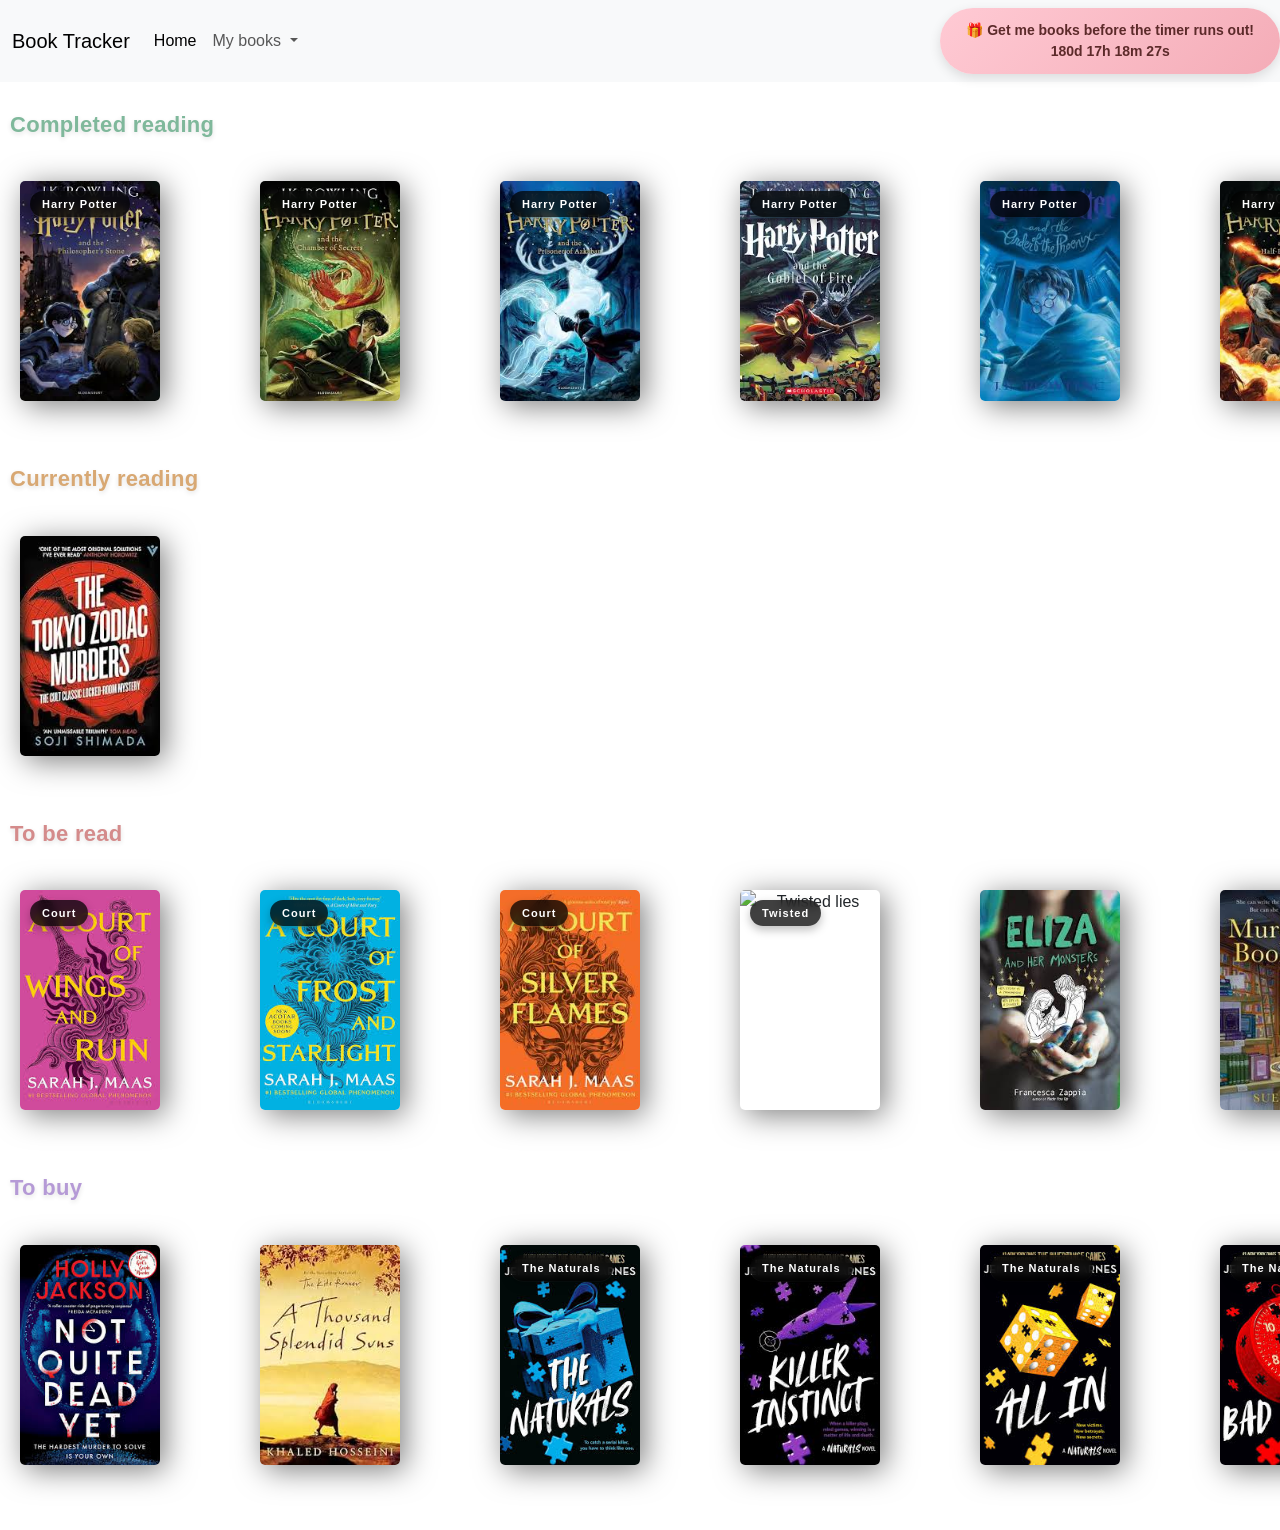
==== index.html @ d792ff9f "Deleted a book" ====
<!DOCTYPE html>
<html lang="en">

<head>
  <meta charset="UTF-8" />
  <meta name="viewport" content="width=device-width, initial-scale=1.0" />
  <title>Book tracker</title>
  <link href="https://cdn.jsdelivr.net/npm/bootstrap@5.3.8/dist/css/bootstrap.min.css" rel="stylesheet"
    integrity="sha384-sRIl4kxILFvY47J16cr9ZwB07vP4J8+LH7qKQnuqkuIAvNWLzeN8tE5YBujZqJLB" crossorigin="anonymous">
  <link href="https://fonts.googleapis.com/css2?family=Inter:wght@300;400;500;600;700&display=swap" rel="stylesheet">
  <link rel="stylesheet" type="text/css" href="./styles/styles.css" />
</head>

<body>
  <nav class="navbar navbar-expand-lg bg-body-tertiary">
    <div class="container-fluid">
      <a class="navbar-brand" href="#">Book Tracker</a>
      <button class="navbar-toggler" type="button" data-bs-toggle="collapse" data-bs-target="#navbarSupportedContent"
        aria-controls="navbarSupportedContent" aria-expanded="false" aria-label="Toggle navigation">
        <span class="navbar-toggler-icon"></span>
      </button>
      <div class="collapse navbar-collapse" id="navbarSupportedContent">
        <ul class="navbar-nav me-auto mb-2 mb-lg-0">
          <li class="nav-item">
            <a class="nav-link active" aria-current="page" href="#">Home</a>
          </li>
          <li class="nav-item dropdown">
            <a class="nav-link dropdown-toggle" href="./index.html" role="button" data-bs-toggle="dropdown"
              aria-expanded="false">
              My books
            </a>
            <ul class="dropdown-menu">
              <li><a class="dropdown-item" href="#completed">Completed</a></li>
              <li><a class="dropdown-item" href="#current">Currently reading</a></li>
              <li><a class="dropdown-item" href="#to-read">To be read</a></li>
              <li><a class="dropdown-item" href="#to-buy">To buy</a></li>
            </ul>
          </li>
        </ul>
      </div>
    </div>
    <div class="birthday-countdown" id="birthdayCountdown">
      🎁 Loading...
    </div>
  </nav>
  <section id="completed">
    <h2 class="completed-title">Completed reading</h2>
    <div class="completed-div hide-scroll">

      <div class="books-row">

        <div class="book-container">
          <span class="series-badge">
            Harry Potter
          </span>
          <img src="./images/hp1.jpg" alt="Harry potter and the Philoshoper's stone" />
          <div class="overlay">
            <span>Rating</span>
            <span>⭐⭐⭐⭐⭐</span>
          </div>
        </div>

        <div class="book-container">
          <span class="series-badge">
            Harry Potter
          </span>
          <img src="./images/hp2.jpg" alt="Harry potter and the Chamber of secrets" />
          <div class="overlay">
            <span>Rating</span>
            <span>⭐⭐⭐⭐⭐</span>
          </div>
        </div>

        <div class="book-container">
          <span class="series-badge">
            Harry Potter
          </span>
          <img src="./images/hp3.jpg" alt="Harry potter and the Prisoner of Azkaban" />
          <div class="overlay">
            <span>Rating</span>
            <span>⭐⭐⭐⭐⭐</span>
          </div>
        </div>

        <div class="book-container">
          <span class="series-badge">
            Harry Potter
          </span>
          <img src="./images/hp4.jpg" alt="Harry potter and the Goblet of Fire" />
          <div class="overlay">
            <span>Rating</span>
            <span>⭐⭐⭐⭐⭐</span>
          </div>
        </div>

        <div class="book-container">
          <span class="series-badge">
            Harry Potter
          </span>
          <img src="./images/hp5.jpg" alt="Harry potter and the Order of Pheonix" />
          <div class="overlay">
            <span>Rating</span>
            <span>⭐⭐⭐⭐⭐</span>
          </div>
        </div>

        <div class="book-container">
          <span class="series-badge">
            Harry Potter
          </span>
          <img src="./images/hp6.jpg" alt="Harry potter and the Half-blood Prince" />
          <div class="overlay">
            <span>Rating</span>
            <span>⭐⭐⭐⭐⭐</span>
          </div>
        </div>

        <div class="book-container">
          <span class="series-badge">
            Harry Potter
          </span>
          <img src="./images/hp7.jpg" alt="Harry potter and the Deathly Hallows" />
          <div class="overlay">
            <span>Rating</span>
            <span>⭐⭐⭐⭐⭐</span>
          </div>
        </div>

        <div class="book-container">
          <img src="./images/ice.jpg" alt="Ice breaker" />
          <div class="overlay">
            <span>Rating</span>
            <span>⭐⭐⭐⭐</span>
          </div>
        </div>


        <div class="book-container">
          <span class="series-badge">
            Twisted
          </span>
          <img src="./images/love.jpg" alt="Twisted love" />
          <div class="overlay">
            <span>Rating</span>
            <span>⭐⭐⭐⭐</span>
          </div>
        </div>

        <div class="book-container">
          <span class="series-badge">
            Twisted
          </span>
          <img src="./images/games.jpg" alt="Twisted games" />
          <div class="overlay">
            <span>Rating</span>
            <span>⭐⭐⭐⭐⭐</span>
          </div>
        </div>
        
        <div class="book-container">
          <span class="series-badge">
            Twisted
          </span>
          <img src="./images/hate.jpg" alt="Twisted hate" />
          <div class="overlay">
            <span>Rating</span>
            <span>⭐⭐⭐⭐</span>
          </div>
        </div>

        <div class="book-container">
          <img src="./images/fivefeet.jpg" alt="Five feet apart" />
          <div class="overlay">
            <span>Rating</span>
            <span>⭐⭐⭐⭐⭐</span>
          </div>
        </div>

        <div class="book-container">
          <img src="./images/sam.jpg" alt="You've reached Sam" />
          <div class="overlay">
            <span>Rating</span>
            <span>⭐⭐⭐⭐⭐</span>
          </div>
        </div>

        <div class="book-container">
          <span class="series-badge">
            AGGGTM
          </span>
          <img src="./images/agggtm.jpg" alt="A good girl's guide to murder" />
          <div class="overlay">
            <span>Rating</span>
            <span>⭐⭐⭐⭐⭐</span>
          </div>
        </div>

        <div class="book-container">
          <span class="series-badge">
            AGGGTM
          </span>
          <img src="./images/ggbb.jpg" alt="Good girl, Bad blood" />
          <div class="overlay">
            <span>Rating</span>
            <span>⭐⭐⭐⭐⭐</span>
          </div>
        </div>

        <div class="book-container">
          <span class="series-badge">
            AGGGTM
          </span>
          <img src="./images/agad.jpg" alt="As good as dead" />
          <div class="overlay">
            <span>Rating</span>
            <span>⭐⭐⭐⭐⭐</span>
          </div>
        </div>

        <div class="book-container">
          <img src="./images/five.jpg" alt="Five Survive" />
          <div class="overlay">
            <span>Rating</span>
            <span>⭐⭐⭐⭐⭐</span>
          </div>
        </div>

        <div class="book-container">
          <img src="./images/verity.jpg" alt="Verity" />
          <div class="overlay">
            <span>Rating</span>
            <span>⭐⭐⭐⭐⭐</span>
          </div>
        </div>

         <div class="book-container">
          <img src="./images/silent.jpg" alt="The Silent Patient" />
          <div class="overlay">
            <span>Rating</span>
            <span>⭐⭐⭐⭐⭐</span>
          </div>
        </div>

        <div class="book-container">
          <span class="series-badge">
            Court
          </span>
          <img src="./images/thorn.jpg" alt="A Court of Thorn and Roses" />
          <div class="overlay">
            <span>Rating</span>
            <span>⭐⭐⭐⭐</span>
          </div>
        </div>

        <div class="book-container">
          <span class="series-badge">
            Court
          </span>
          <img src="./images/mist.jpg" alt="A Court of Mist and Fury" />
          <div class="overlay">
            <span>Rating</span>
            <span>⭐⭐⭐⭐</span>
          </div>
        </div>
        
        <div class="book-container">
          <img src="./images/roommate.jpg" alt="The American Roommate Experience" />
          <div class="overlay">
            <span>Rating</span>
            <span>⭐⭐⭐⭐</span>
          </div>
        </div>


        <div class="book-container">
          <img src="./images/price.jpg" alt="The reappearance of Rachel Price" />
          <div class="overlay">
            <span>Rating</span>
            <span>⭐⭐⭐</span>
          </div>
        </div>
        
        <div class="book-container">
          <img src="./images/november.jpg" alt="November 9" />
          <div class="overlay">
            <span>Rating</span>
            <span>⭐⭐⭐</span>
          </div>
        </div>
        
        <div class="book-container">
          <span class="series-badge">
            With us
          </span>
          <img src="./images/starts.jpg" alt="It starts with us" />
          <div class="overlay">
            <span>Rating</span>
            <span>⭐⭐</span>
          </div>
        </div>

        <div class="book-container">
          <span class="series-badge">
            With us
          </span>
          <img src="./images/ends.jpg" alt="It ends with us" />
          <div class="overlay">
            <span>Rating</span>
            <span>⭐</span>
          </div>
        </div>




      </div>
    </div>
  </section>

  <section id="current">
    <h2 class="reading-title">Currently reading</h2>
    <div class="current-div hide-scroll">

      <div class="books-row">
        <div class="book-container">
          <img src="./images/tokyo.jpg" alt="The Tokyo Zodiac Murders" />
          <div class="overlay">
            <span>Progress</span>
            <span>40/316</span>
          </div>
        </div>

      </div>
    </div>
  </section>

  <section id="to-read">
    <h2 class="to-read-title">To be read</h2>
    <div class="to-read-div hide-scroll">

      <div class="books-row">
        <div class="book-container">
          <span class="series-badge">
            Court
          </span>
          <img src="./images/wings.jpg" alt="A Court of Wings and Ruins" />
          <div class="overlay">
            <span>Priority to read</span>
            <span>⭐⭐⭐</span>
          </div>
        </div>
        <div class="book-container">
          <span class="series-badge">
            Court
          </span>
          <img src="./images/frost.jpg" alt="A Court of Frost and Starlight" />
          <div class="overlay">
            <span>Priority to read</span>
            <span>⭐⭐⭐</span>
          </div>
        </div>
        <div class="book-container">
          <span class="series-badge">
            Court
          </span>
          <img src="./images/silver.jpg" alt="A Court of Silver Flames" />
          <div class="overlay">
            <span>Priority to read</span>
            <span>⭐⭐⭐</span>
          </div>
        </div>
        <div class="book-container">
          <span class="series-badge">
            Twisted
          </span>
          <img src="./images/lies.jpg" alt="Twisted lies" />
          <div class="overlay">
            <span>Priority to read</span>
            <span>⭐⭐⭐</span>
          </div>
        </div>
        <div class="book-container">
          <img src="./images/eliza.jpg" alt="Eliza and her monsters" />
          <div class="overlay">
            <span>Priority to read</span>
            <span>⭐⭐</span>
          </div>
        </div>
        <div class="book-container">
          <img src="./images/bookstore.jpg" alt="Murder at the Bookstore" />
          <div class="overlay">
            <span>Priority to read</span>
            <span>⭐⭐</span>
          </div>
        </div>
        
        <div class="book-container">
          <span class="series-badge">
            Adeline
          </span>
          <img src="./images/haunt.jpg" alt="Haunting Adeline" />
          <div class="overlay">
            <span>Priority to read</span>
            <span>⭐⭐</span>
          </div>
        </div>
        <div class="book-container">
          <span class="series-badge">
            Adeline
          </span>
          <img src="./images/hunt.jpg" alt="Hunting Adeline" />
          <div class="overlay">
            <span>Priority to read</span>
            <span>⭐⭐</span>
          </div>
        </div>
      </div>
  </section>

  <section id="to-buy">
    <h2 class="to-buy-title">To buy</h2>
    <div class="to-buy-div hide-scroll">

      <div class="books-row">
        <div class="book-container">
          <img src="./images/dead.jpg" alt="Not Quite Dead Yet" />
          <div class="overlay">
            <span>Priority to buy</span>
            <span>⭐⭐⭐⭐⭐</span>
          </div>
        </div>

        <div class="book-container">
          <img src="./images/suns.jpg" alt="A Thousand Splendid Suns" />
          <div class="overlay">
            <span>Priority to buy</span>
            <span>⭐⭐⭐⭐⭐</span>
          </div>
        </div>

        <div class="book-container">
          <span class="series-badge">
            The Naturals
          </span>
          <img src="./images/naturals.jpg" alt="The Naturals" />
          <div class="overlay">
            <span>Priority to buy</span>
            <span>⭐⭐⭐⭐</span>
          </div>
        </div>

        <div class="book-container">
          <span class="series-badge">
            The Naturals
          </span>
          <img src="./images/killer.jpg" alt="Killer Insticnt" />
          <div class="overlay">
            <span>Priority to buy</span>
            <span>⭐⭐⭐⭐</span>
          </div>
        </div>

        <div class="book-container">
          <span class="series-badge">
            The Naturals
          </span>
          <img src="./images/all.jpg" alt="All In" />
          <div class="overlay">
            <span>Priority to buy</span>
            <span>⭐⭐⭐⭐</span>
          </div>
        </div>

        <div class="book-container">
          <span class="series-badge">
            The Naturals
          </span>
          <img src="./images/bad.jpg" alt="Bad Blood" />
          <div class="overlay">
            <span>Priority to buy</span>
            <span>⭐⭐⭐⭐</span>
          </div>
        </div>

        <div class="book-container">
          <span class="series-badge">
            One of us
          </span>
          <img src="./images/lying.jpg" alt="One of us is Lying" />
          <div class="overlay">
            <span>Priority to buy</span>
            <span>⭐⭐⭐⭐</span>
          </div>
        </div>

        <div class="book-container">
          <span class="series-badge">
            One of us
          </span>
          <img src="./images/next.jpg" alt="One of us is Next" />
          <div class="overlay">
            <span>Priority to buy</span>
            <span>⭐⭐⭐⭐</span>
          </div>
        </div>

        <div class="book-container">
          <span class="series-badge">
            One of us
          </span>
          <img src="./images/back.jpg" alt="One of us is Back" />
          <div class="overlay">
            <span>Priority to buy</span>
            <span>⭐⭐⭐⭐</span>
          </div>
        </div>

        <div class="book-container">
          <span class="series-badge">
            Housemaid
          </span>
          <img src="./images/maid1.jpg" alt="The Housemaid" />
          <div class="overlay">
            <span>Priority to buy</span>
            <span>⭐⭐⭐⭐</span>
          </div>
        </div>

        <div class="book-container">
          <span class="series-badge">
            Housemaid
          </span>
          <img src="./images/maid2.jpg" alt="The Housemaid's Secret" />
          <div class="overlay">
            <span>Priority to buy</span>
            <span>⭐⭐⭐⭐</span>
          </div>
        </div>

        <div class="book-container">
          <span class="series-badge">
            Housemaid
          </span>
          <img src="./images/maid3.jpg" alt="The Housemaid is watching" />
          <div class="overlay">
            <span>Priority to buy</span>
            <span>⭐⭐⭐⭐</span>
          </div>
        </div>

        <div class="book-container">
          <img src="./images/never.jpg" alt="Never Lie" />
          <div class="overlay">
            <span>Priority to buy</span>
            <span>⭐⭐⭐⭐</span>
          </div>
        </div>

        <div class="book-container">
          <img src="./images/perfect.jpg" alt="The Perfect Marriage" />
          <div class="overlay">
            <span>Priority to buy</span>
            <span>⭐⭐⭐⭐</span>
          </div>
        </div>

        <div class="book-container">
          <img src="./images/teacher.jpg" alt="The Teacher" />
          <div class="overlay">
            <span>Priority to buy</span>
            <span>⭐⭐⭐</span>
          </div>
        </div>

        <div class="book-container">
          <img src="./images/inmate.jpg" alt="The Inmate" />
          <div class="overlay">
            <span>Priority to buy</span>
            <span>⭐⭐⭐</span>
          </div>
        </div>

        <div class="book-container">
          <img src="./images/boyfriend.jpg" alt="The Boyfriend" />
          <div class="overlay">
            <span>Priority to buy</span>
            <span>⭐⭐⭐</span>
          </div>
        </div>

        <div class="book-container">
          <img src="./images/he.jpg" alt="If he had been with me" />
          <div class="overlay">
            <span>Priority to buy</span>
            <span>⭐⭐⭐</span>
          </div>
        </div>

        <div class="book-container">
          <img src="./images/seven.jpg" alt="The Seven Year Slip" />
          <div class="overlay">
            <span>Priority to buy</span>
            <span>⭐⭐</span>
          </div>
        </div>

        <div class="book-container">
          <img src="./images/mine.jpg" alt="What Once was Mine" />
          <div class="overlay">
            <span>Priority to buy</span>
            <span>⭐⭐</span>
          </div>
        </div>

      </div>
    </div>
  </section>
  <script src="https://cdn.jsdelivr.net/npm/bootstrap@5.3.8/dist/js/bootstrap.bundle.min.js"
    integrity="sha384-FKyoEForCGlyvwx9Hj09JcYn3nv7wiPVlz7YYwJrWVcXK/BmnVDxM+D2scQbITxI"
    crossorigin="anonymous"></script>
  <script>

    function updateCountdown() {

      const today = new Date();

      const currentYear =
        today.getFullYear();

      /* CHANGE YOUR BDAY HERE */

      let birthday = new Date(
        currentYear,
        5,
        5,
        0,
        0,
        0
      );

      /* If birthday already passed */

      if (today > birthday) {

        birthday = new Date(
          currentYear + 1,
          5,
          5,
          0,
          0,
          0
        );
      }

      const diff =
        birthday - today;

      const days =
        Math.floor(
          diff /
          (1000 * 60 * 60 * 24)
        );

      const hours =
        Math.floor(
          (diff %
            (1000 * 60 * 60 * 24)) /
          (1000 * 60 * 60)
        );

      const minutes =
        Math.floor(
          (diff %
            (1000 * 60 * 60)) /
          (1000 * 60)
        );

      const seconds =
        Math.floor(
          (diff %
            (1000 * 60)) /
          1000
        );

      document.getElementById(
        "birthdayCountdown"
      ).innerHTML =
        `🎁 Get me books before the timer runs out! ${days}d ${hours}h ${minutes}m ${seconds}s`;

    }

    /* Update every second */

    setInterval(
      updateCountdown,
      1000
    );

    updateCountdown();

  </script>
</body>

</html>
---- styles/styles.css ----
body {
  font-family: "Poppins", sans-serif;
}

#completed,
#current,
#to-read,
#to-buy {
  padding-top: 0;
  margin-bottom: 20px;
}

#completed {
  padding-top: 30px;
}

.completed-title,
.reading-title,
.to-read-title,
.to-buy-title {
  padding-left: 10px;
  font-size: 22px;
  font-weight: 700;
  letter-spacing: 0.3px;
  transition: color 0.3s ease;
  text-shadow:
    0 2px 5px rgba(0, 0, 0, 0.12);
}

.completed-title {
  color: #7fb89b;
}

.reading-title {
  color: #d8a873;
}

.to-read-title {
  color: #d48b8b;
}

.to-buy-title {
  color: #b59ad6;
}

.completed-div,
.current-div,
.to-read-div,
.to-buy-div {
  overflow-x: scroll;
  display: flex;
  flex-direction: column;
}

.hide-scroll::-webkit-scrollbar {
  display: none;
}

/* Hide scrollbar for IE, Edge and Firefox */
.hide-scroll {
  -ms-overflow-style: none;
  /* IE and Edge */
  scrollbar-width: none;
  /* Firefox */
}

.birthday-countdown {
  background: linear-gradient(135deg,
      #ffcad4,
      #f4acb7);
  color: #5c2a2a;
  padding: 12px 20px;
  border-radius: 999px;
  font-size: 14px;
  font-weight: 700;
  display: flex;
  flex-direction: column;
  align-items: center;
  justify-content: center;
  text-align: center;
  box-shadow:
    0 4px 12px rgba(0, 0, 0, 0.12);
  min-width: 280px;
  gap: 4px;
}

.books-row {
  display: flex;
  height: 300px;
  align-items: center;
  width: fit-content;
  padding-bottom: 10px;
  margin-left: 20px;
  margin-right: 20px;
  gap: 20px;
}

.book-container {
  position: relative;
  height: 220px;
  width: 140px;
  box-shadow: 5px 5px 10px rgba(0, 0, 0, 0.5);
  border-radius: 5px;

}

.book-container img {
  width: 100%;
  height: 100%;
  object-fit: cover;
  display: block;
  text-align: center;
  position: absolute;
  border-radius: 5px;

}

.overlay {
  position: absolute;
  inset: 0;
  background: rgba(0, 0, 0, 0.55);
  color: white;
  opacity: 0;
  transition: 0.4s ease;
  display: flex;
  flex-direction: column;
  justify-content: center;
  align-items: center;
  text-align: center;
  border-radius: 5px;

}

.series-badge {
  position: absolute;

  top: 10px;
  left: 10px;

  z-index: 30;

  background: rgba(0, 0, 0, 0.75);

  color: white;

  padding: 5px 12px;

  border-radius: 20px;

  font-size: 11px;

  font-weight: bold;

  letter-spacing: 1px;

  backdrop-filter: blur(5px);

  box-shadow:
    0 4px 10px rgba(0, 0, 0, 0.25);
}

.book-container:hover .overlay {
  opacity: 1;
}


/* for screen sizes above 720px */
@media screen and (min-width: 481px) and (max-width: 720px) {
  .books-row {
    gap: 40px;
  }
}

/* for screen sized above 720px */
@media screen and (min-width: 721px) {
  .books-row {
    gap: 100px;
  }

  .book-container {
    box-shadow: 5px 5px 30px rgba(0, 0, 0, 0.5);
  }
}
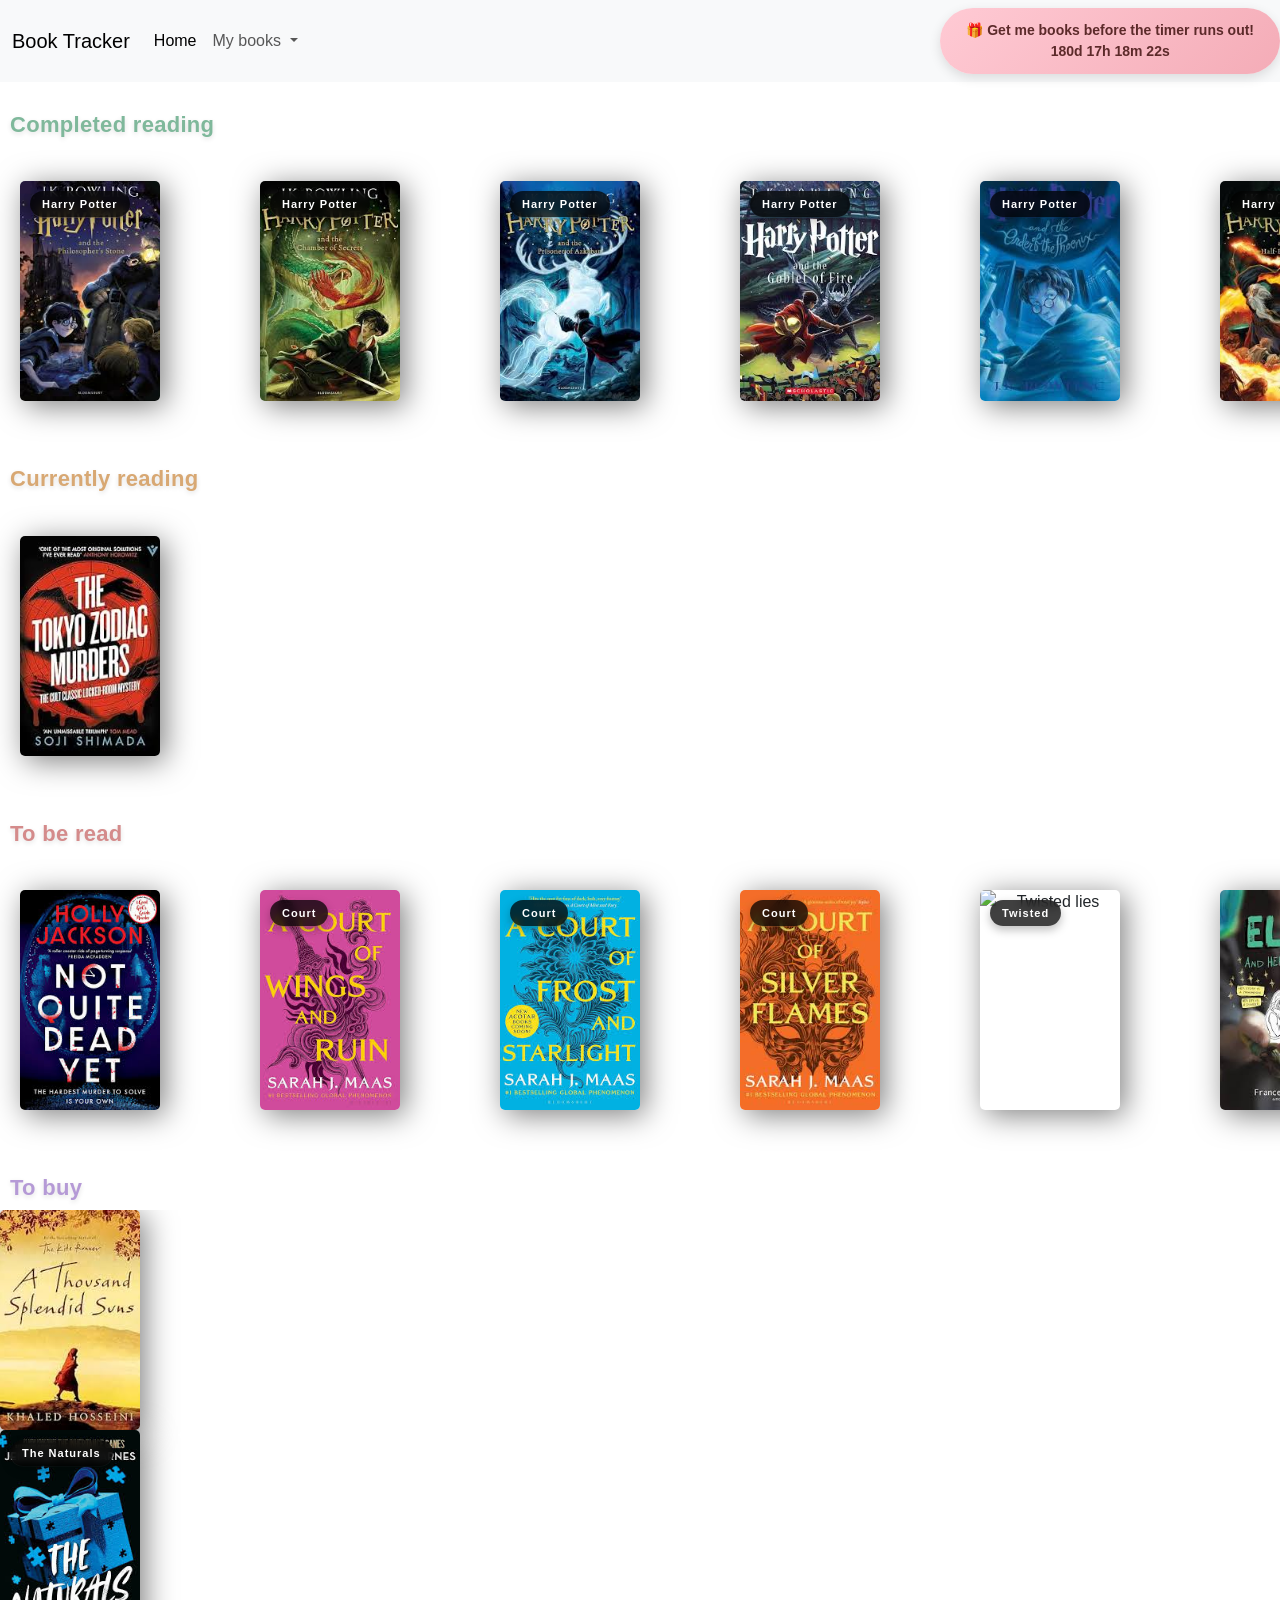
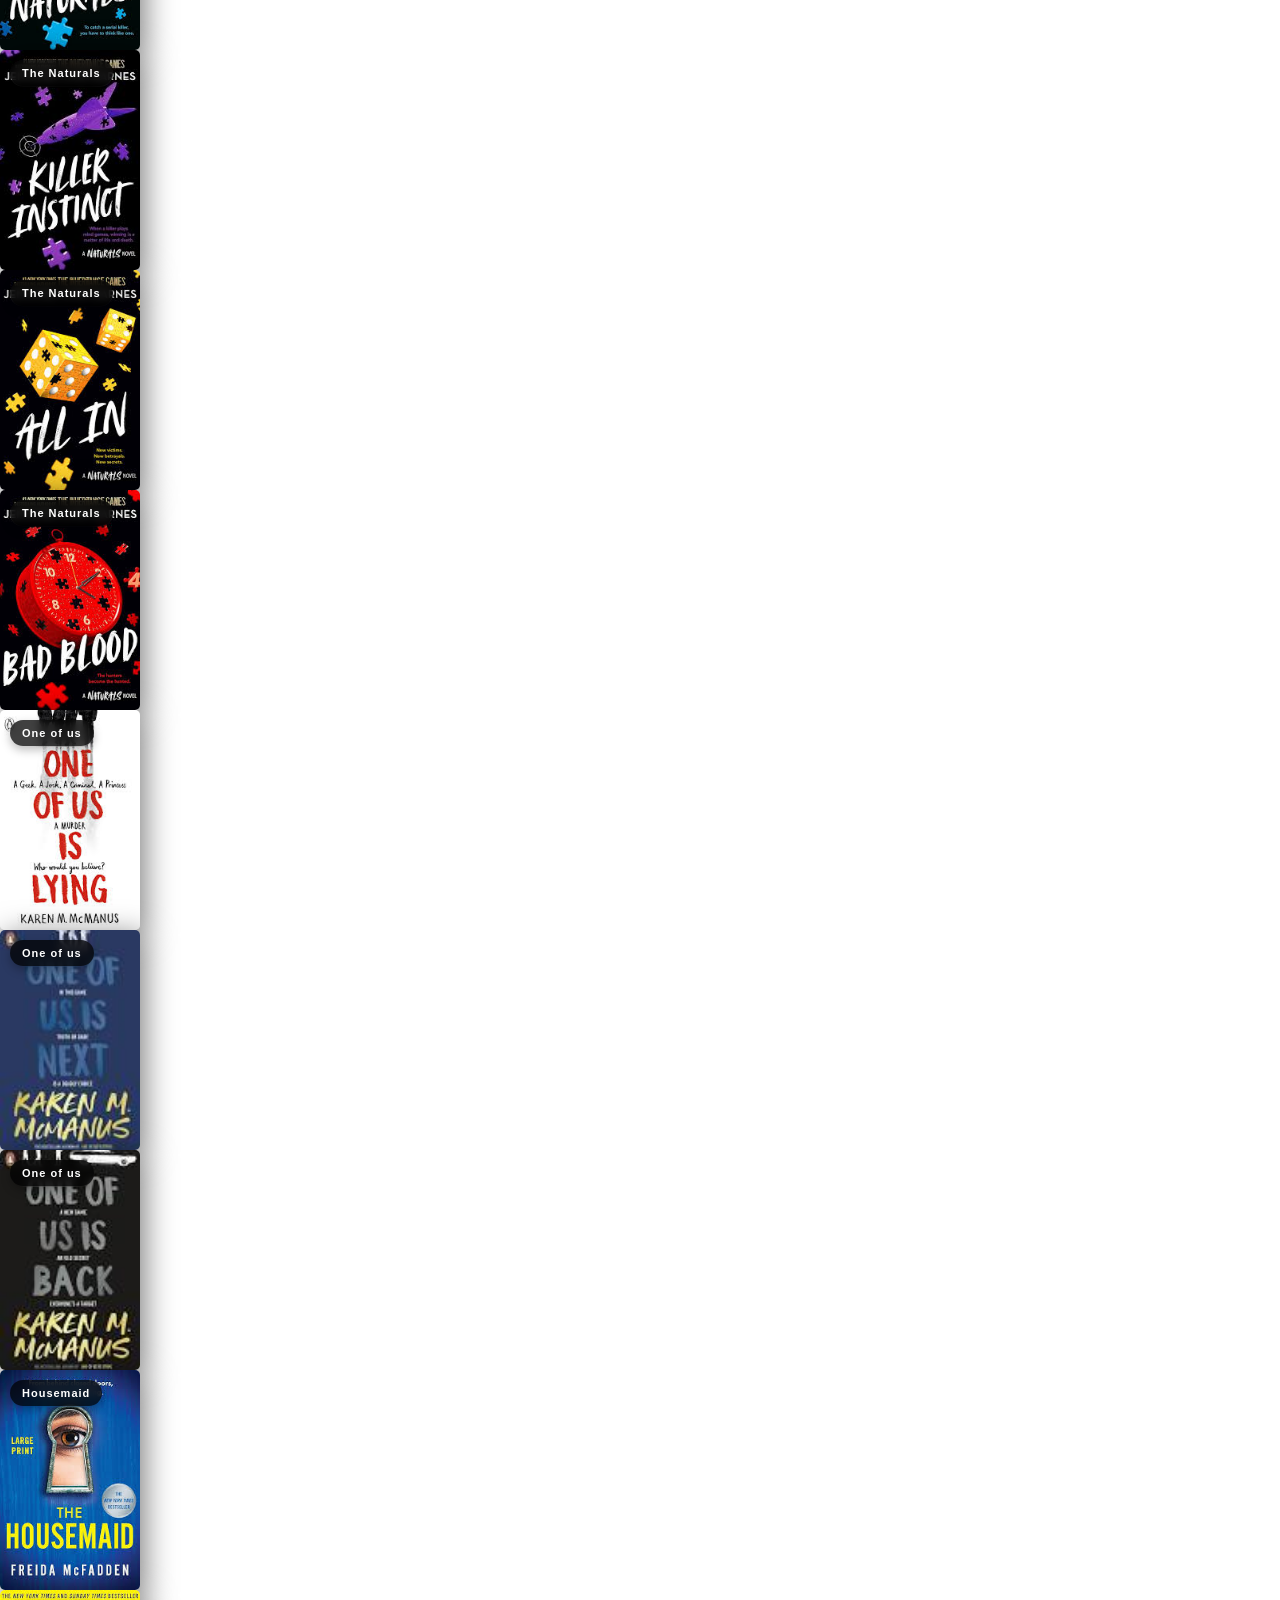
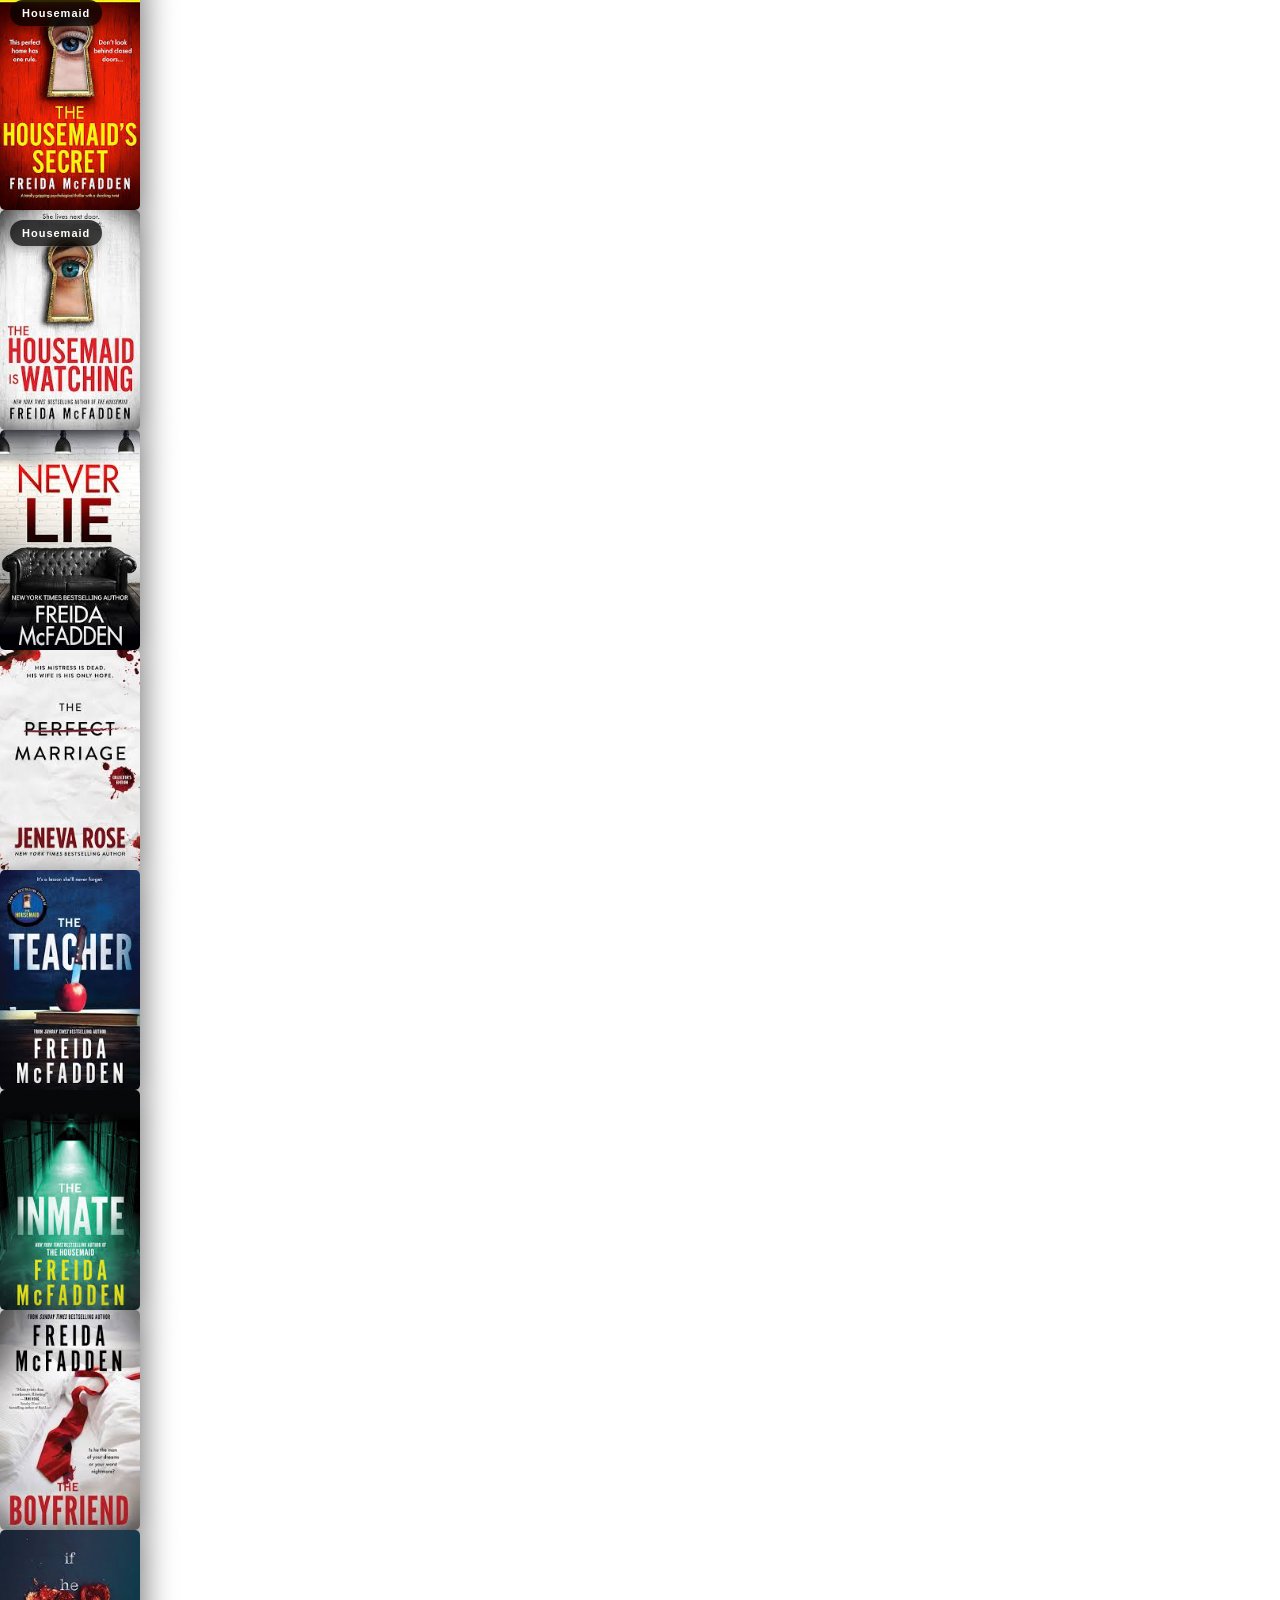
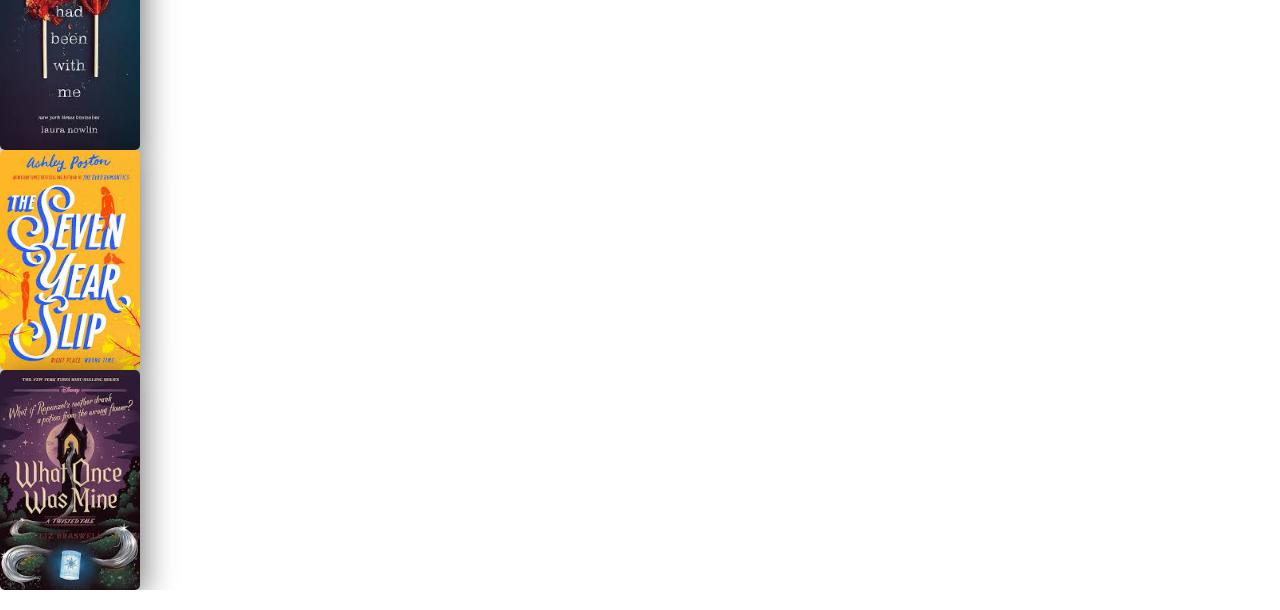
==== commit 4a2fa4eb: "Added a book" ====
--- a/index.html
+++ b/index.html
@@ -340,6 +340,14 @@
 
       <div class="books-row">
         <div class="book-container">
+          <img src="./images/dead.jpg" alt="Not Quite Dead Yet" />
+          <div class="overlay">
+            <span>Priority to read</span>
+            <span>⭐⭐⭐⭐⭐</span>
+          </div>
+        </div>
+
+        <div class="book-container">
           <span class="series-badge">
             Court
           </span>
@@ -420,15 +428,6 @@
   <section id="to-buy">
     <h2 class="to-buy-title">To buy</h2>
     <div class="to-buy-div hide-scroll">
-
-      <div class="books-row">
-        <div class="book-container">
-          <img src="./images/dead.jpg" alt="Not Quite Dead Yet" />
-          <div class="overlay">
-            <span>Priority to buy</span>
-            <span>⭐⭐⭐⭐⭐</span>
-          </div>
-        </div>
 
         <div class="book-container">
           <img src="./images/suns.jpg" alt="A Thousand Splendid Suns" />
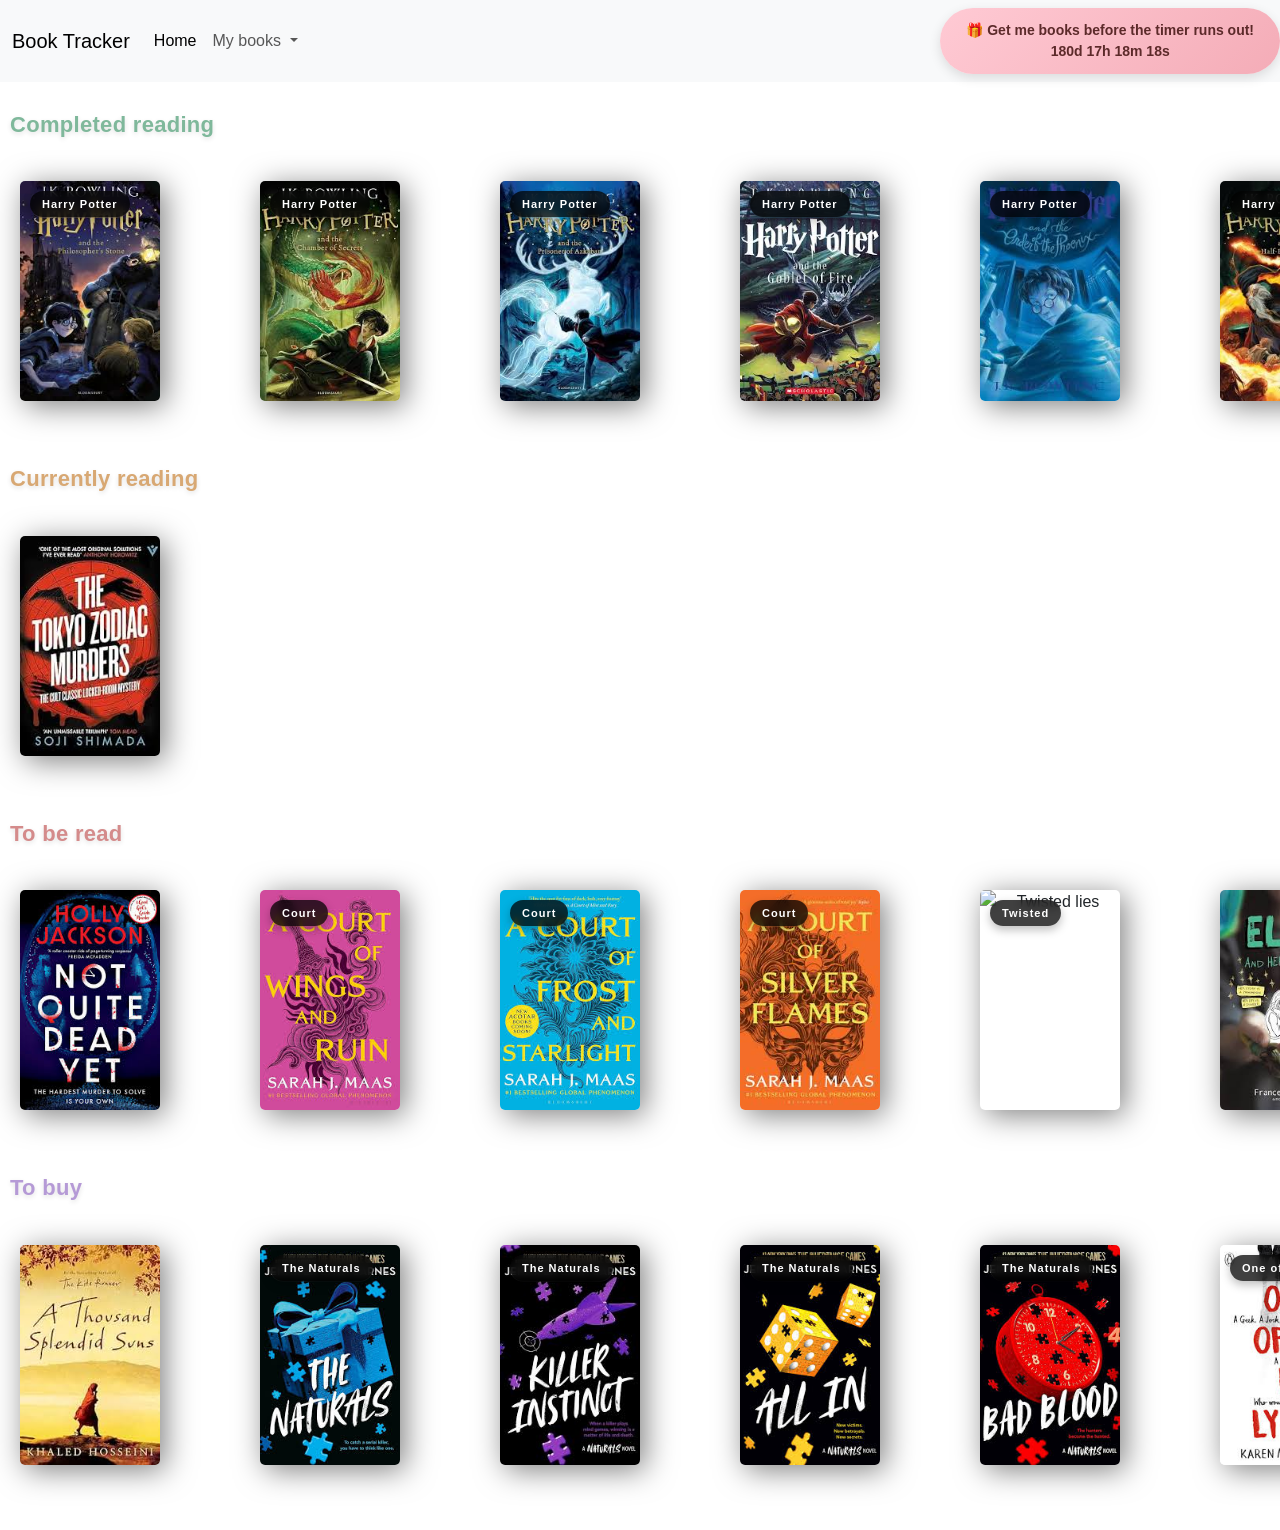
==== commit bc894290: "Fixed row error" ====
--- a/index.html
+++ b/index.html
@@ -429,6 +429,7 @@
     <h2 class="to-buy-title">To buy</h2>
     <div class="to-buy-div hide-scroll">
 
+        <div class="books-row">
         <div class="book-container">
           <img src="./images/suns.jpg" alt="A Thousand Splendid Suns" />
           <div class="overlay">
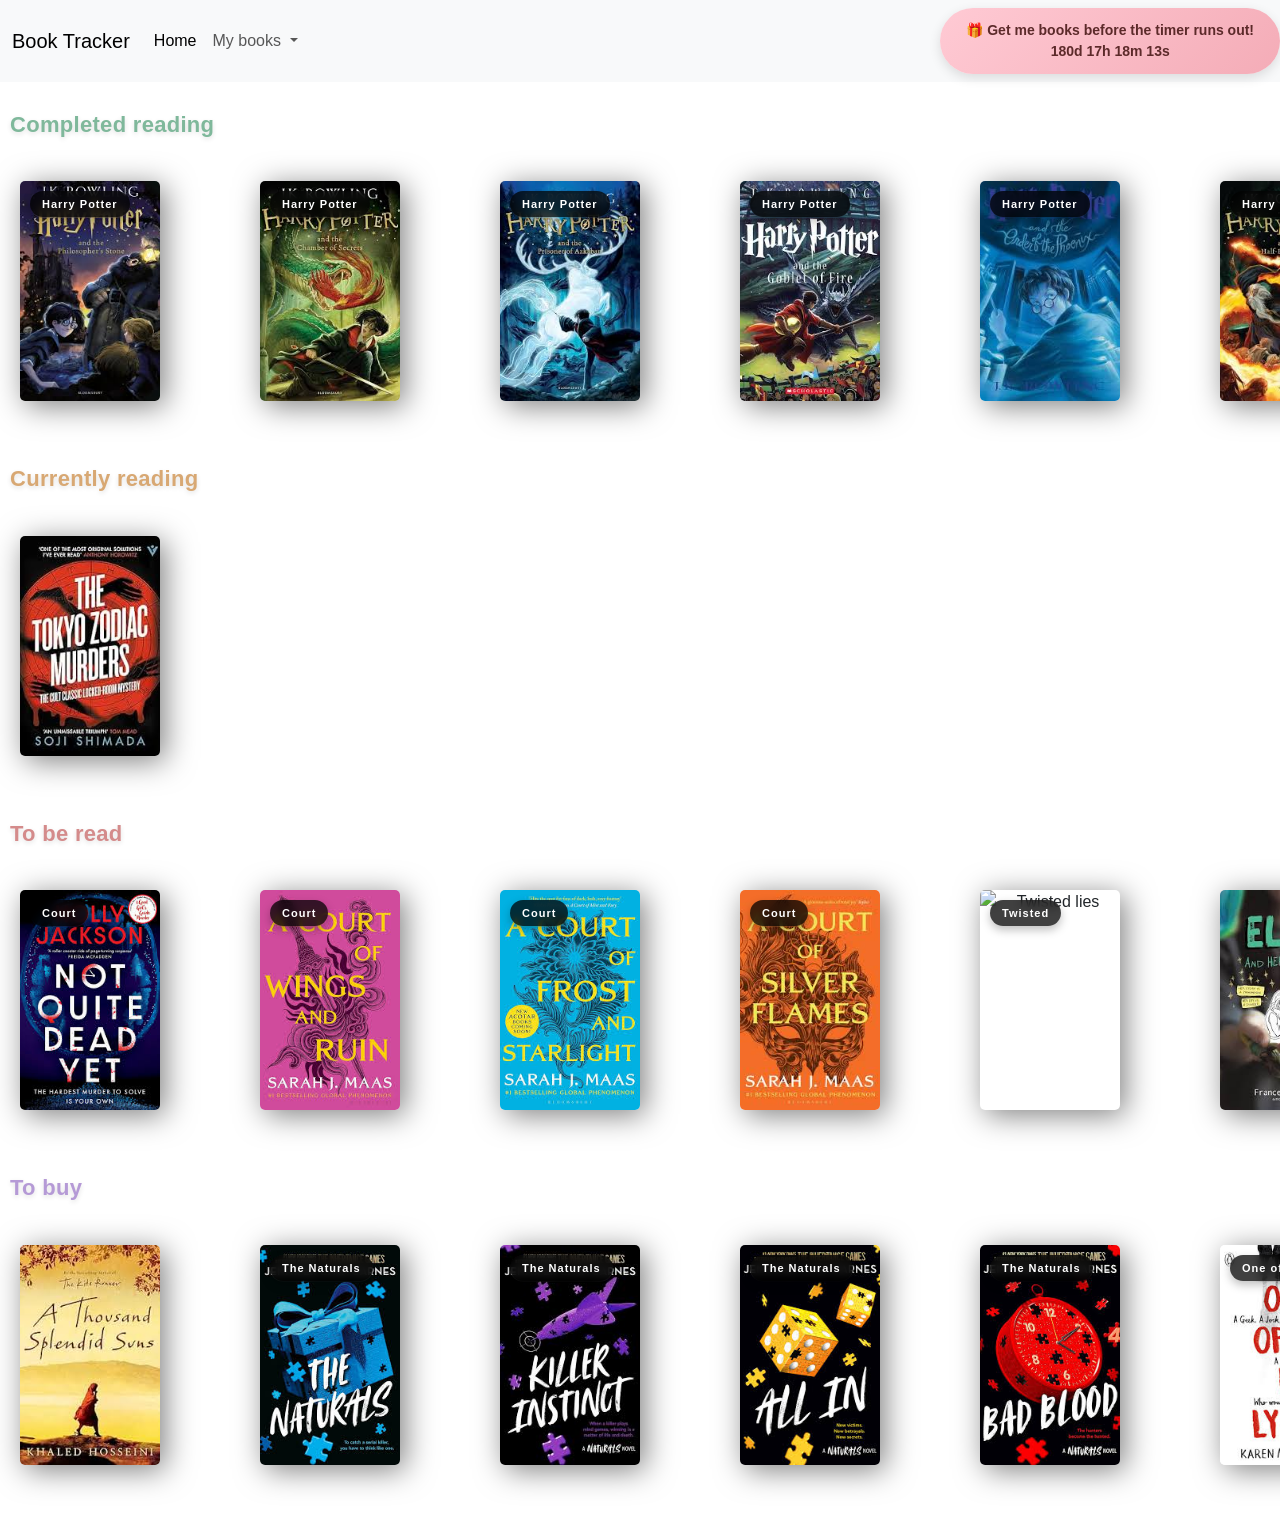
==== commit 2234e24c: "Fixed row error" ====
--- a/index.html
+++ b/index.html
@@ -339,7 +339,10 @@
     <div class="to-read-div hide-scroll">
 
       <div class="books-row">
-        <div class="book-container">
+         <div class="book-container">
+          <span class="series-badge">
+            Court
+          </span>
           <img src="./images/dead.jpg" alt="Not Quite Dead Yet" />
           <div class="overlay">
             <span>Priority to read</span>
@@ -429,7 +432,8 @@
     <h2 class="to-buy-title">To buy</h2>
     <div class="to-buy-div hide-scroll">
 
-        <div class="books-row">
+      <div class="books-row">
+
         <div class="book-container">
           <img src="./images/suns.jpg" alt="A Thousand Splendid Suns" />
           <div class="overlay">
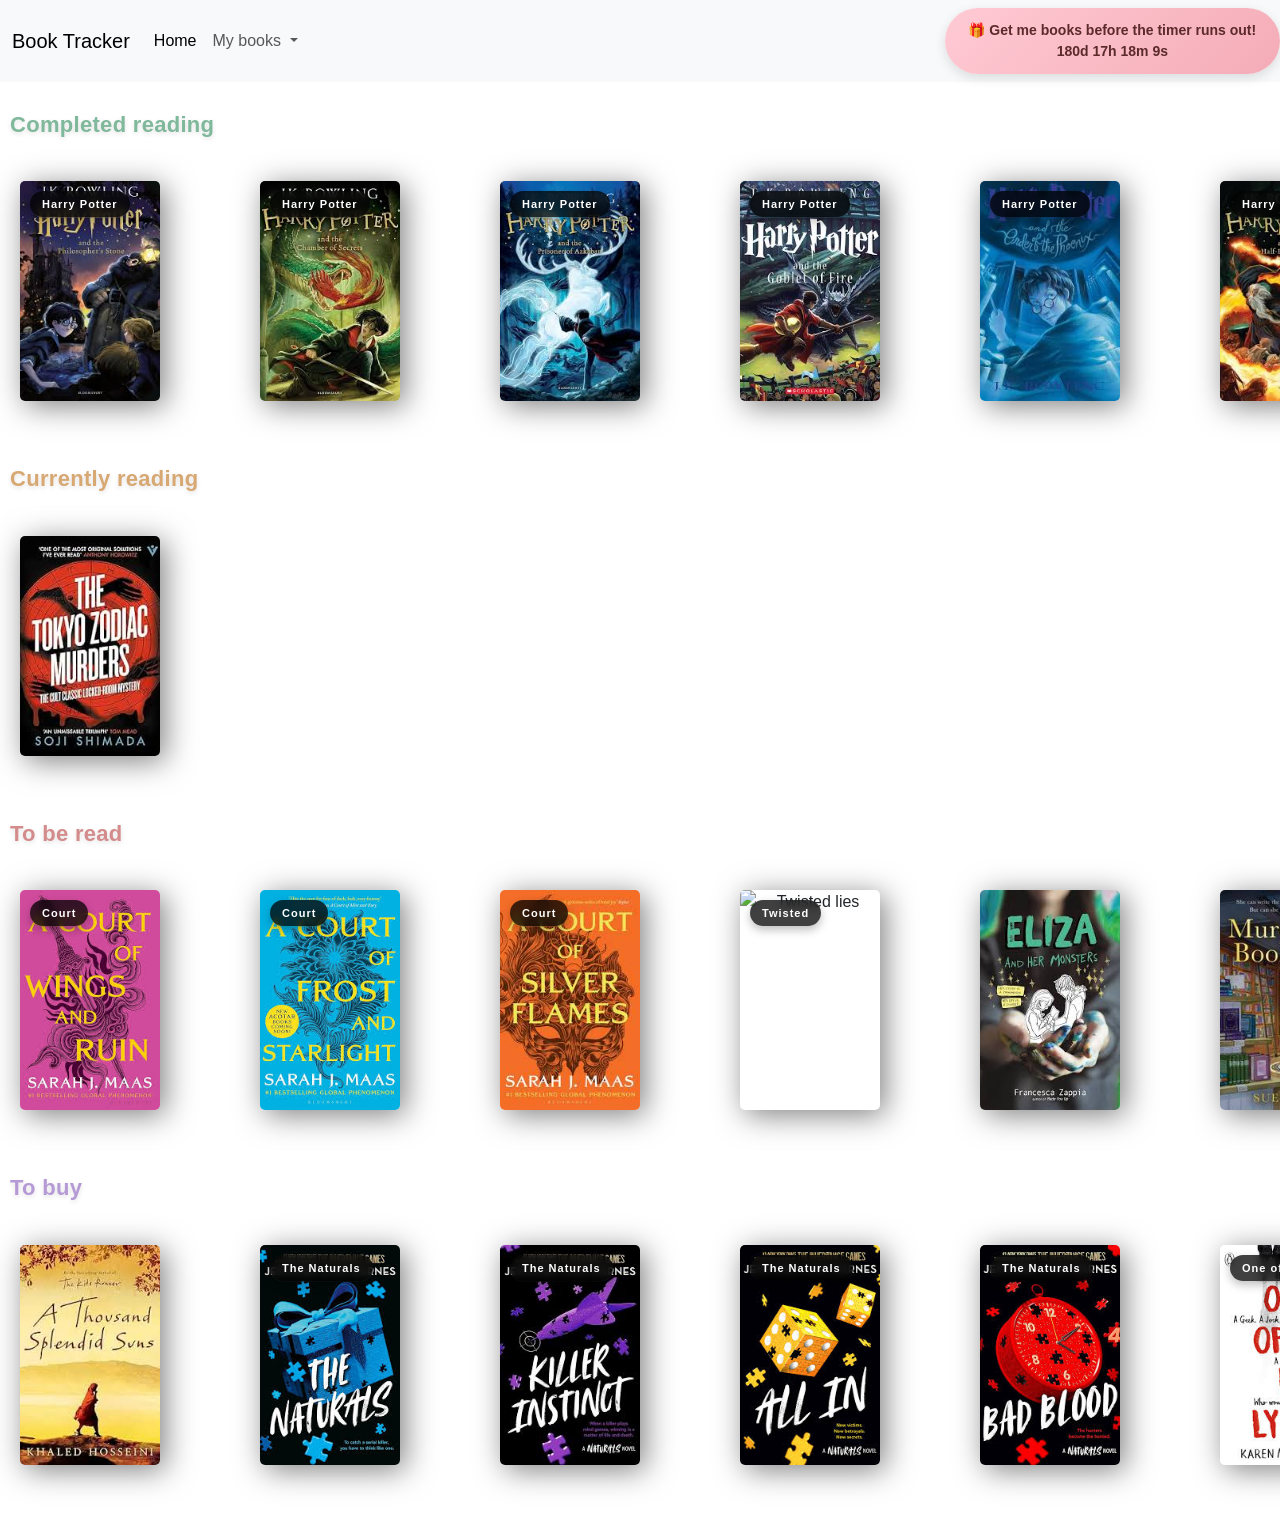
==== commit a48f90aa: "Added Read books" ====
--- a/index.html
+++ b/index.html
@@ -226,6 +226,14 @@
         </div>
 
         <div class="book-container">
+          <img src="./images/dead.jpg" alt="Not Quite Dead Yet" />
+          <div class="overlay">
+            <span>Rating</span>
+            <span>⭐⭐⭐⭐⭐</span>
+          </div>
+        </div>
+
+        <div class="book-container">
           <img src="./images/verity.jpg" alt="Verity" />
           <div class="overlay">
             <span>Rating</span>
@@ -276,7 +284,7 @@
           <img src="./images/price.jpg" alt="The reappearance of Rachel Price" />
           <div class="overlay">
             <span>Rating</span>
-            <span>⭐⭐⭐</span>
+            <span>⭐⭐⭐⭐</span>
           </div>
         </div>
         
@@ -339,17 +347,6 @@
     <div class="to-read-div hide-scroll">
 
       <div class="books-row">
-         <div class="book-container">
-          <span class="series-badge">
-            Court
-          </span>
-          <img src="./images/dead.jpg" alt="Not Quite Dead Yet" />
-          <div class="overlay">
-            <span>Priority to read</span>
-            <span>⭐⭐⭐⭐⭐</span>
-          </div>
-        </div>
-
         <div class="book-container">
           <span class="series-badge">
             Court
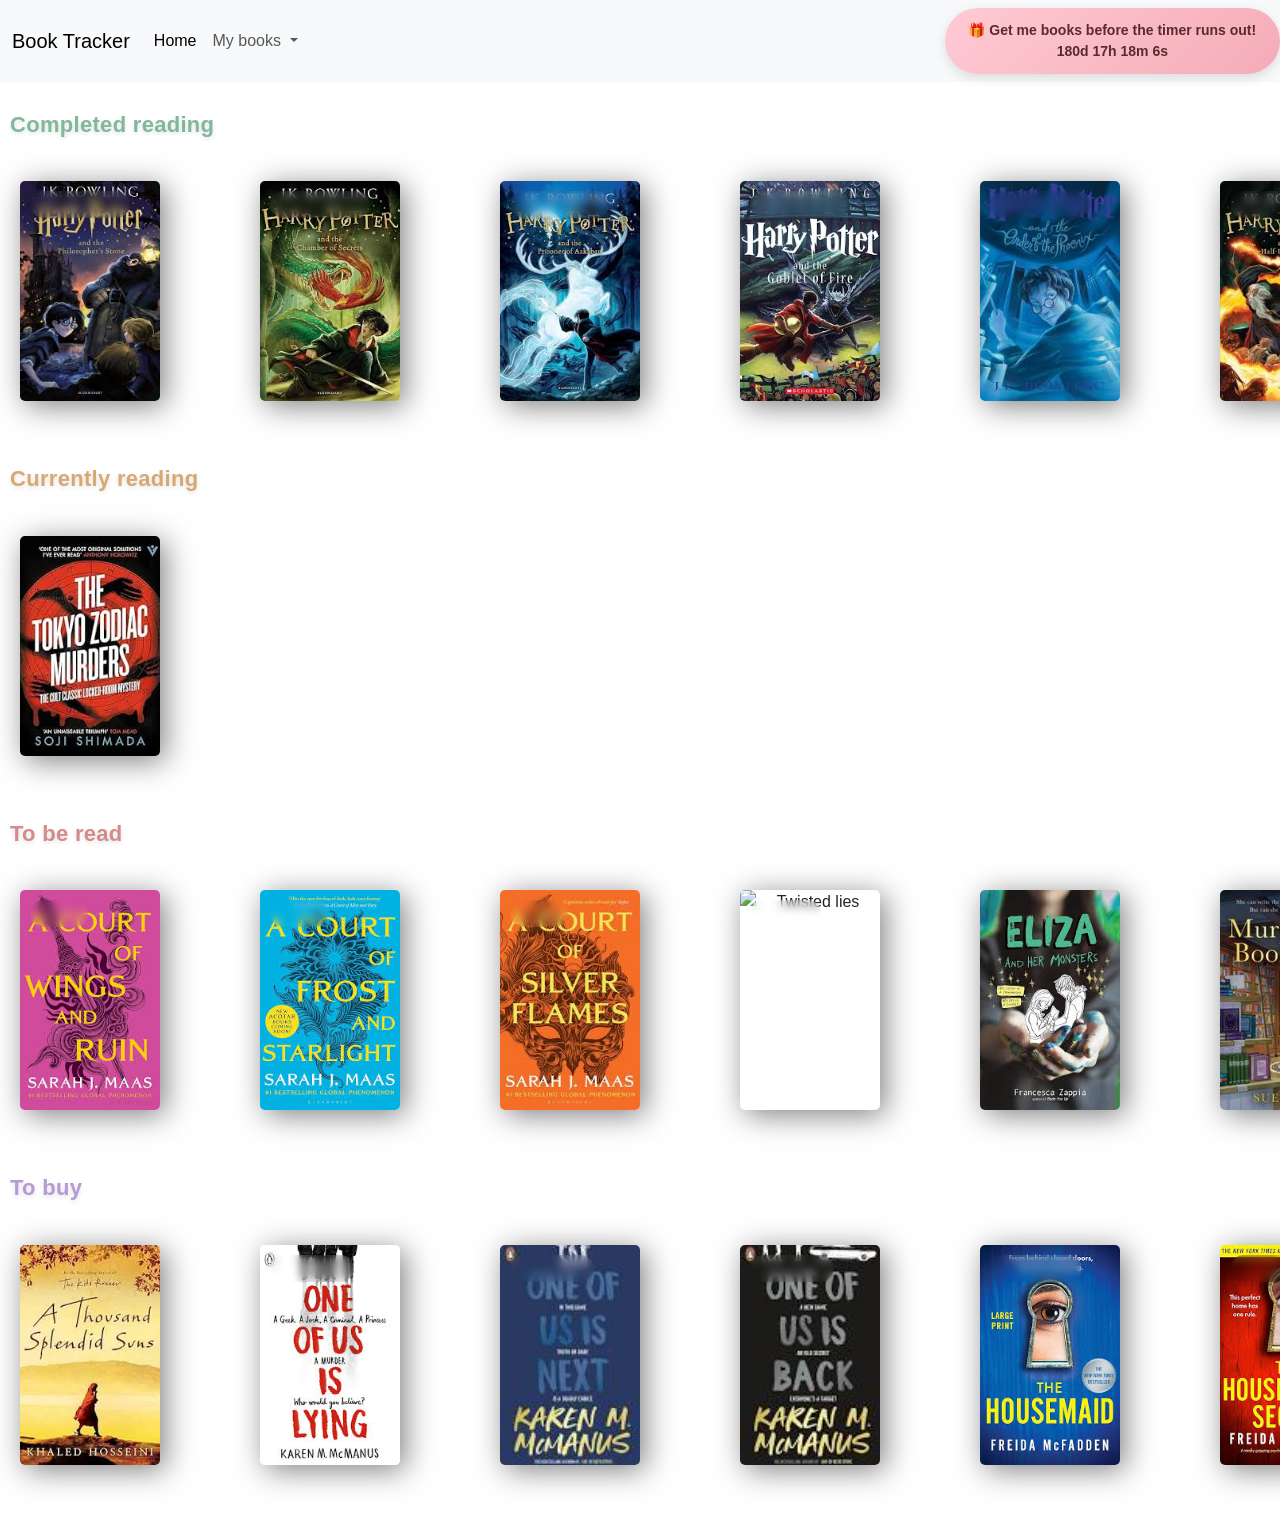
==== commit 9ab218da: "Bought new BOOKS!" ====
--- a/index.html
+++ b/index.html
@@ -156,7 +156,7 @@
             <span>⭐⭐⭐⭐⭐</span>
           </div>
         </div>
-        
+
         <div class="book-container">
           <span class="series-badge">
             Twisted
@@ -241,7 +241,7 @@
           </div>
         </div>
 
-         <div class="book-container">
+        <div class="book-container">
           <img src="./images/silent.jpg" alt="The Silent Patient" />
           <div class="overlay">
             <span>Rating</span>
@@ -270,7 +270,7 @@
             <span>⭐⭐⭐⭐</span>
           </div>
         </div>
-        
+
         <div class="book-container">
           <img src="./images/roommate.jpg" alt="The American Roommate Experience" />
           <div class="overlay">
@@ -287,7 +287,7 @@
             <span>⭐⭐⭐⭐</span>
           </div>
         </div>
-        
+
         <div class="book-container">
           <img src="./images/november.jpg" alt="November 9" />
           <div class="overlay">
@@ -295,7 +295,7 @@
             <span>⭐⭐⭐</span>
           </div>
         </div>
-        
+
         <div class="book-container">
           <span class="series-badge">
             With us
@@ -334,7 +334,7 @@
           <img src="./images/tokyo.jpg" alt="The Tokyo Zodiac Murders" />
           <div class="overlay">
             <span>Progress</span>
-            <span>40/316</span>
+            <span>117/316</span>
           </div>
         </div>
 
@@ -401,7 +401,7 @@
             <span>⭐⭐</span>
           </div>
         </div>
-        
+
         <div class="book-container">
           <span class="series-badge">
             Adeline
@@ -422,6 +422,100 @@
             <span>⭐⭐</span>
           </div>
         </div>
+
+        <div class="book-container">
+          <img src="./images/forever.jpg" alt="Forever" />
+          <div class="overlay">
+            <span>Priority to read</span>
+            <span>⭐⭐⭐</span>
+          </div>
+        </div>
+
+        <div class="book-container">
+          <img src="./images/flower.jpg" alt="The vinatge flower van on Love heart lane" />
+          <div class="overlay">
+            <span>Priority to read</span>
+            <span>⭐⭐</span>
+          </div>
+        </div>
+
+        <div class="book-container">
+          <img src="./images/dying.jpg" alt="Dying for Christmas" />
+          <div class="overlay">
+            <span>Priority to read</span>
+            <span>⭐⭐⭐⭐</span>
+          </div>
+        </div>
+
+        <div class="book-container">
+          <img src="./images/women.jpg" alt="Little women and Good wives" />
+          <div class="overlay">
+            <span>Priority to read</span>
+            <span>⭐⭐⭐⭐</span>
+          </div>
+        </div>
+
+        <div class="book-container">
+          <img src="./images/sin.jpg" alt="Seven years to sin" />
+          <div class="overlay">
+            <span>Priority to read</span>
+            <span>⭐⭐⭐</span>
+          </div>
+        </div>
+
+        <div class="book-container">
+          <img src="./images/joy.jpg" alt="Kill joy" />
+          <div class="overlay">
+            <span>Priority to read</span>
+            <span>⭐⭐⭐⭐⭐</span>
+          </div>
+        </div>
+
+        <div class="book-container">
+          <span class="series-badge">
+            The Naturals
+          </span>
+          <img src="./images/naturals.jpg" alt="The Naturals" />
+          <div class="overlay">
+            <span>Priority to read</span>
+            <span>⭐⭐⭐⭐</span>
+          </div>
+        </div>
+
+        <div class="book-container">
+          <span class="series-badge">
+            The Naturals
+          </span>
+          <img src="./images/killer.jpg" alt="Killer Insticnt" />
+          <div class="overlay">
+            <span>Priority to read</span>
+            <span>⭐⭐⭐⭐</span>
+          </div>
+        </div>
+
+        <div class="book-container">
+          <span class="series-badge">
+            The Naturals
+          </span>
+          <img src="./images/all.jpg" alt="All In" />
+          <div class="overlay">
+            <span>Priority to read</span>
+            <span>⭐⭐⭐⭐</span>
+          </div>
+        </div>
+
+        <div class="book-container">
+          <span class="series-badge">
+            The Naturals
+          </span>
+          <img src="./images/bad.jpg" alt="Bad Blood" />
+          <div class="overlay">
+            <span>Priority to read</span>
+            <span>⭐⭐⭐⭐</span>
+          </div>
+        </div>
+
+
       </div>
   </section>
 
@@ -439,49 +533,6 @@
           </div>
         </div>
 
-        <div class="book-container">
-          <span class="series-badge">
-            The Naturals
-          </span>
-          <img src="./images/naturals.jpg" alt="The Naturals" />
-          <div class="overlay">
-            <span>Priority to buy</span>
-            <span>⭐⭐⭐⭐</span>
-          </div>
-        </div>
-
-        <div class="book-container">
-          <span class="series-badge">
-            The Naturals
-          </span>
-          <img src="./images/killer.jpg" alt="Killer Insticnt" />
-          <div class="overlay">
-            <span>Priority to buy</span>
-            <span>⭐⭐⭐⭐</span>
-          </div>
-        </div>
-
-        <div class="book-container">
-          <span class="series-badge">
-            The Naturals
-          </span>
-          <img src="./images/all.jpg" alt="All In" />
-          <div class="overlay">
-            <span>Priority to buy</span>
-            <span>⭐⭐⭐⭐</span>
-          </div>
-        </div>
-
-        <div class="book-container">
-          <span class="series-badge">
-            The Naturals
-          </span>
-          <img src="./images/bad.jpg" alt="Bad Blood" />
-          <div class="overlay">
-            <span>Priority to buy</span>
-            <span>⭐⭐⭐⭐</span>
-          </div>
-        </div>
 
         <div class="book-container">
           <span class="series-badge">
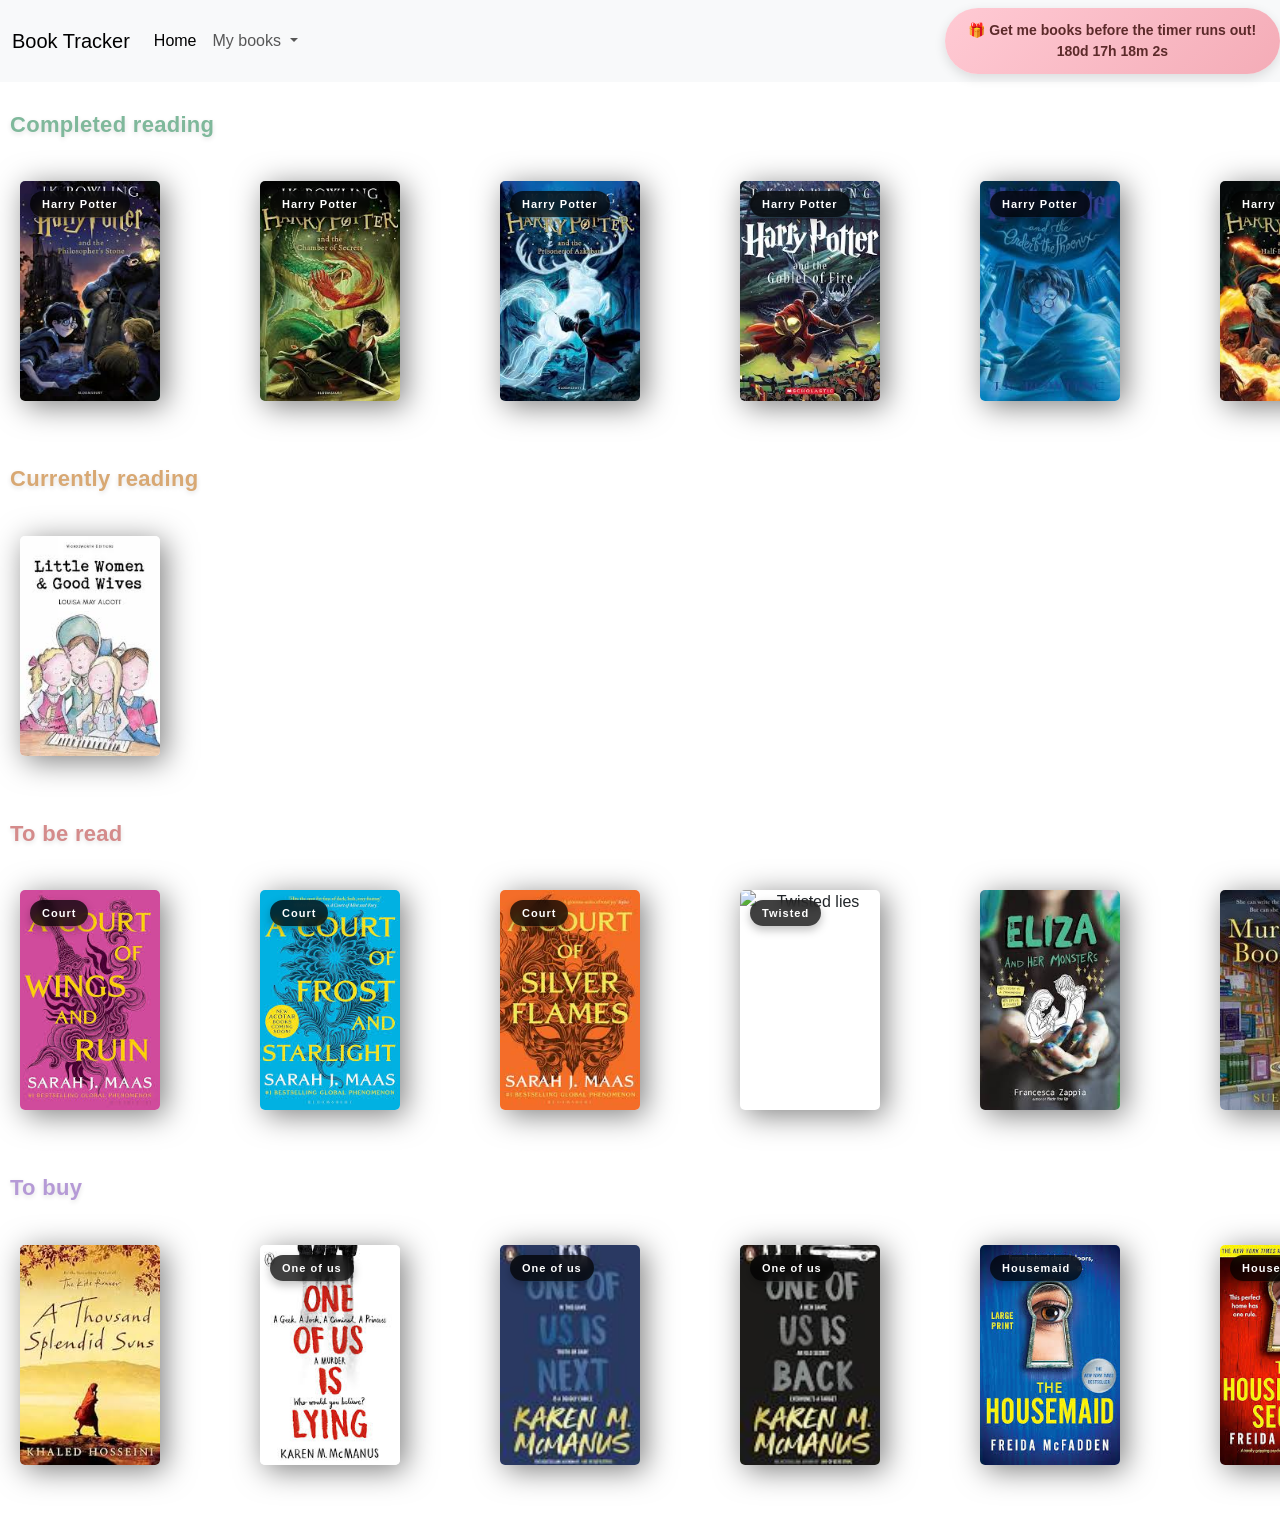
==== commit 75ff202e: "Finished 2 books" ====
--- a/index.html
+++ b/index.html
@@ -188,6 +188,17 @@
           <span class="series-badge">
             AGGGTM
           </span>
+          <img src="./images/joy.jpg" alt="Kill joy" />
+          <div class="overlay">
+            <span>Rating</span>
+            <span>⭐⭐⭐⭐⭐</span>
+          </div>
+        </div>
+
+        <div class="book-container">
+          <span class="series-badge">
+            AGGGTM
+          </span>
           <img src="./images/agggtm.jpg" alt="A good girl's guide to murder" />
           <div class="overlay">
             <span>Rating</span>
@@ -254,6 +265,14 @@
             Court
           </span>
           <img src="./images/thorn.jpg" alt="A Court of Thorn and Roses" />
+          <div class="overlay">
+            <span>Rating</span>
+            <span>⭐⭐⭐⭐</span>
+          </div>
+        </div>
+
+        <div class="book-container">
+          <img src="./images/tokyo.jpg" alt="AThe tokyo zodiac murders" />
           <div class="overlay">
             <span>Rating</span>
             <span>⭐⭐⭐⭐</span>
@@ -331,10 +350,10 @@
 
       <div class="books-row">
         <div class="book-container">
-          <img src="./images/tokyo.jpg" alt="The Tokyo Zodiac Murders" />
+          <img src="./images/women.jpg" alt="Little women & Good wives" />
           <div class="overlay">
             <span>Progress</span>
-            <span>117/316</span>
+            <span>1/464</span>
           </div>
         </div>
 
@@ -447,27 +466,12 @@
           </div>
         </div>
 
-        <div class="book-container">
-          <img src="./images/women.jpg" alt="Little women and Good wives" />
-          <div class="overlay">
-            <span>Priority to read</span>
-            <span>⭐⭐⭐⭐</span>
-          </div>
-        </div>
 
         <div class="book-container">
           <img src="./images/sin.jpg" alt="Seven years to sin" />
           <div class="overlay">
             <span>Priority to read</span>
             <span>⭐⭐⭐</span>
-          </div>
-        </div>
-
-        <div class="book-container">
-          <img src="./images/joy.jpg" alt="Kill joy" />
-          <div class="overlay">
-            <span>Priority to read</span>
-            <span>⭐⭐⭐⭐⭐</span>
           </div>
         </div>
 
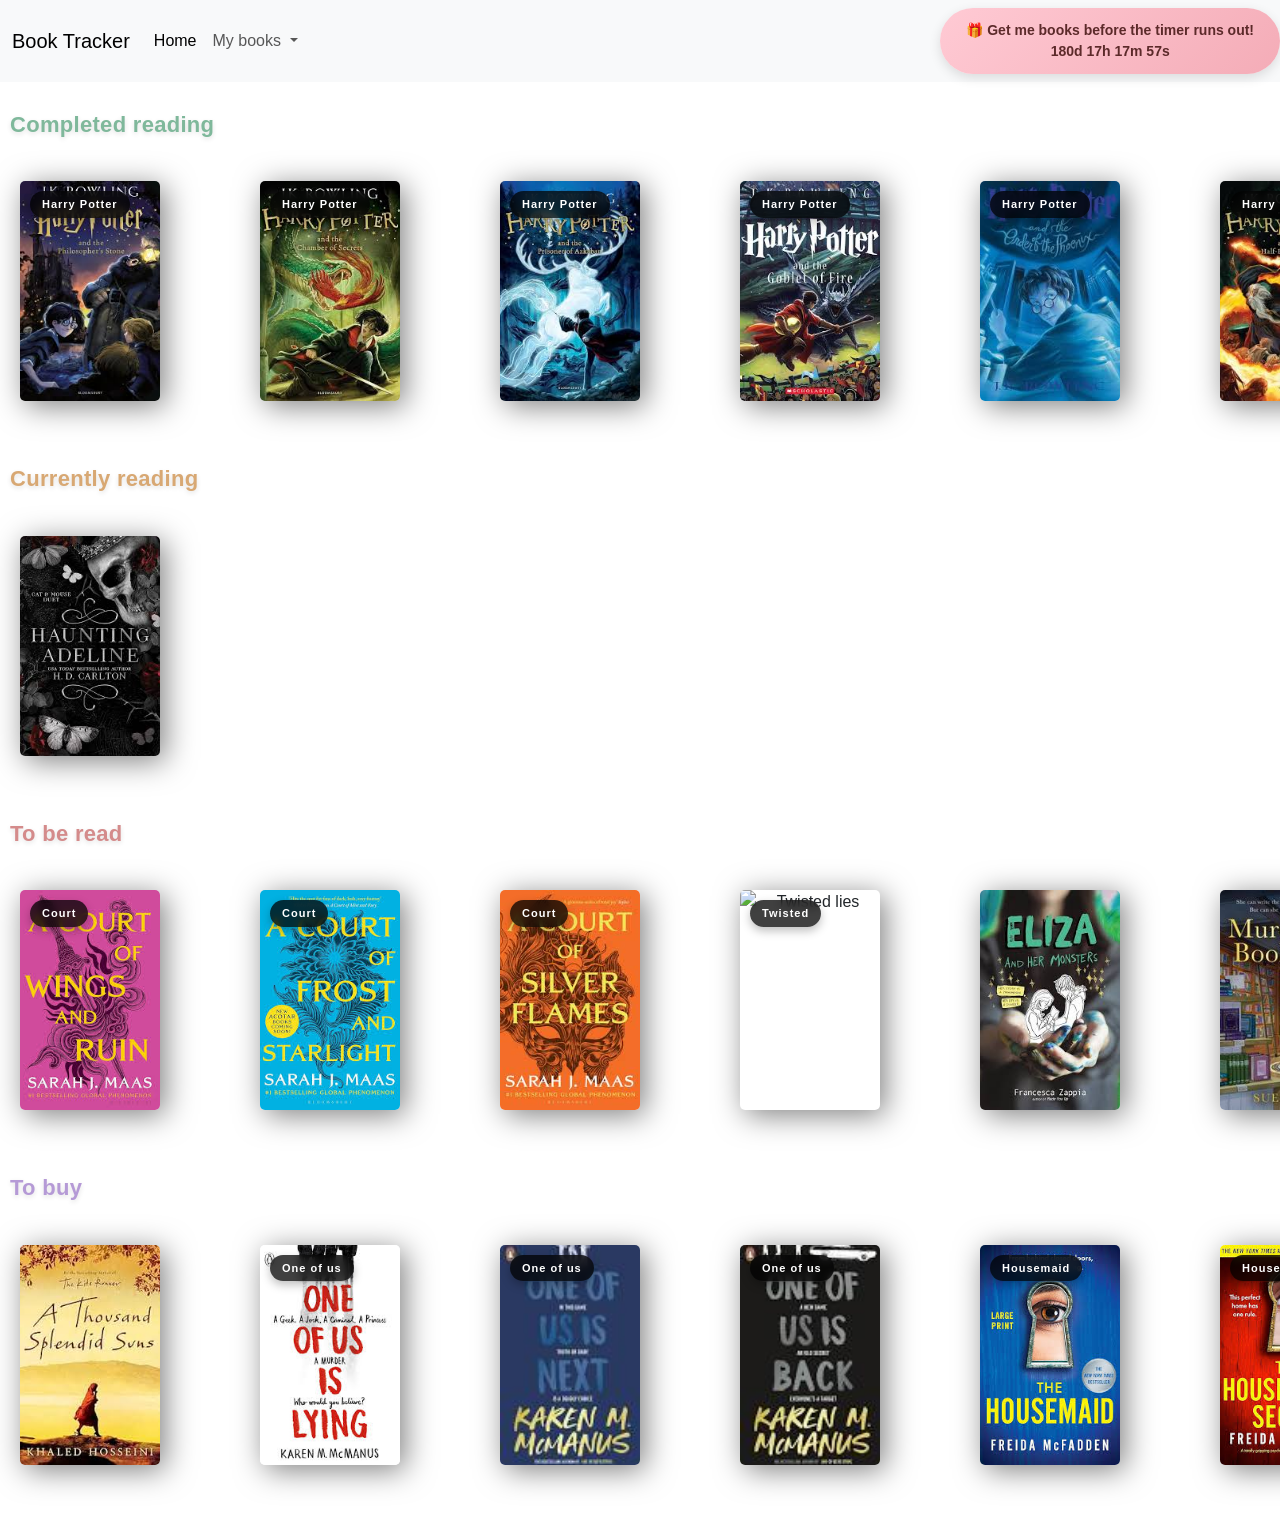
==== commit c92dabf4: "Added current read" ====
--- a/index.html
+++ b/index.html
@@ -298,6 +298,13 @@
           </div>
         </div>
 
+        <div class="book-container">
+          <img src="./images/women.jpg" alt="Little women & Good wives" />
+          <div class="overlay">
+            <span>Rating</span>
+            <span>⭐⭐⭐⭐</span>
+          </div>
+        </div>
 
         <div class="book-container">
           <img src="./images/price.jpg" alt="The reappearance of Rachel Price" />
@@ -336,8 +343,6 @@
             <span>⭐</span>
           </div>
         </div>
-
-
 
 
       </div>
@@ -350,10 +355,10 @@
 
       <div class="books-row">
         <div class="book-container">
-          <img src="./images/women.jpg" alt="Little women & Good wives" />
+          <img src="./images/haunt.jpg" alt="Haunting Adeline" />
           <div class="overlay">
             <span>Progress</span>
-            <span>1/464</span>
+            <span>104/583</span>
           </div>
         </div>
 
@@ -421,16 +426,6 @@
           </div>
         </div>
 
-        <div class="book-container">
-          <span class="series-badge">
-            Adeline
-          </span>
-          <img src="./images/haunt.jpg" alt="Haunting Adeline" />
-          <div class="overlay">
-            <span>Priority to read</span>
-            <span>⭐⭐</span>
-          </div>
-        </div>
         <div class="book-container">
           <span class="series-badge">
             Adeline
